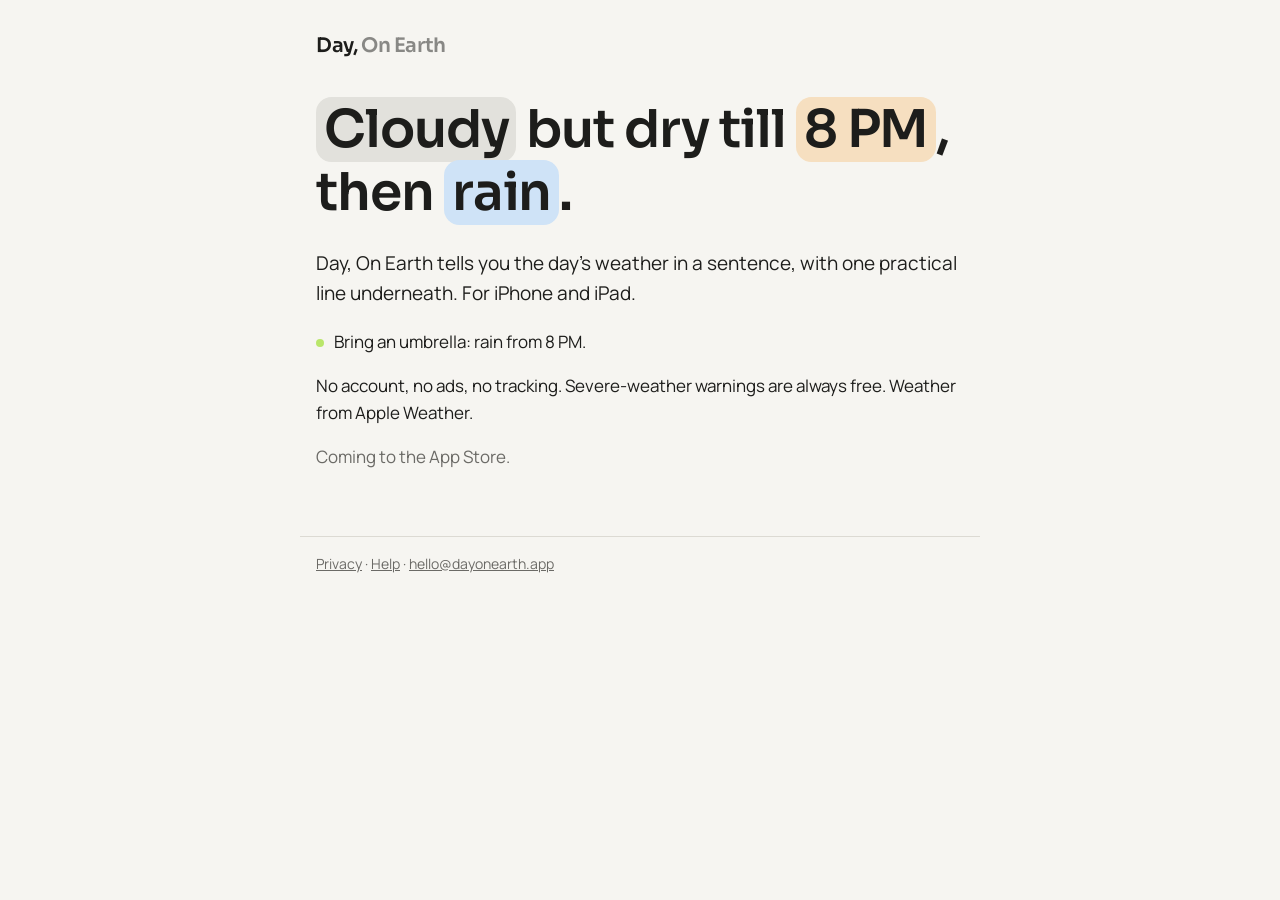
==== index.html @ 1a0d2356 "Day, On Earth website: home, privacy and help" ====
<!doctype html>
<html lang="en">
<head>
<meta charset="utf-8">
<meta name="viewport" content="width=device-width, initial-scale=1">
<title>Day, On Earth</title>
<meta name="description" content="The day's weather in a sentence.">
<link rel="preconnect" href="https://fonts.googleapis.com">
<link rel="preconnect" href="https://fonts.gstatic.com" crossorigin>
<link href="https://fonts.googleapis.com/css2?family=Manrope:wght@400;600&family=Sora:wght@600&display=swap" rel="stylesheet">
<link rel="stylesheet" href="style.css">
</head>
<body>
<header><a class="mark" href="./">Day, <span>On Earth</span></a></header>
<main>
<h1 class="hero"><mark class="cloud">Cloudy</mark> but dry till <mark class="time">8 PM</mark>, then <mark class="rain">rain</mark>.</h1>
<p class="lede">Day, On Earth tells you the day's weather in a sentence, with one practical line underneath. For iPhone and iPad.</p>
<p class="practical">Bring an umbrella: rain from 8 PM.</p>
<p>No account, no ads, no tracking. Severe-weather warnings are always free. Weather from Apple Weather.</p>
<p class="soon">Coming to the App Store.</p>
</main>
<footer><a href="privacy/">Privacy</a> · <a href="support/">Help</a> · <a href="mailto:hello@dayonearth.app">hello@dayonearth.app</a></footer>
</body>
</html>
---- style.css ----
:root { --bg: #f6f5f1; --ink: #1d1d1b; --muted: #6b6a66; --line: #dcdad3; --cloud: #e2e1dc; --rain: #cfe3f7; --time: #f6dfc0; --lime: #b9e66a; }
@media (prefers-color-scheme: dark) { :root { --bg: #151514; --ink: #f1f0ec; --muted: #a3a29c; --line: #34332f; --cloud: #3a3936; --rain: #23415e; --time: #5a4126; } }
* { box-sizing: border-box; }
body { margin: 0; background: var(--bg); color: var(--ink); font: 400 17px/1.6 Manrope, system-ui, sans-serif; }
header, main, footer { max-width: 680px; margin: 0 auto; padding: 0 16px; }
header { padding-top: 32px; }
.mark { font: 600 20px Sora, sans-serif; color: var(--ink); text-decoration: none; letter-spacing: -0.02em; }
.mark span { opacity: 0.5; }
main { padding-top: 40px; padding-bottom: 48px; }
h1 { font: 600 34px/1.2 Sora, sans-serif; letter-spacing: -0.02em; margin: 0 0 24px; }
h1.hero { font-size: clamp(34px, 7vw, 52px); }
h2 { font: 600 20px/1.3 Sora, sans-serif; margin: 36px 0 8px; }
mark { color: inherit; border-radius: 0.3em; padding: 0 0.15em; -webkit-box-decoration-break: clone; box-decoration-break: clone; }
mark.cloud { background: var(--cloud); } mark.rain { background: var(--rain); } mark.time { background: var(--time); }
.lede { font-size: 19px; }
.practical::before { content: ""; display: inline-block; width: 8px; height: 8px; border-radius: 50%; background: var(--lime); margin-right: 10px; vertical-align: middle; }
.soon, footer { color: var(--muted); }
a { color: inherit; }
footer { border-top: 1px solid var(--line); padding-top: 16px; padding-bottom: 32px; font-size: 14px; }
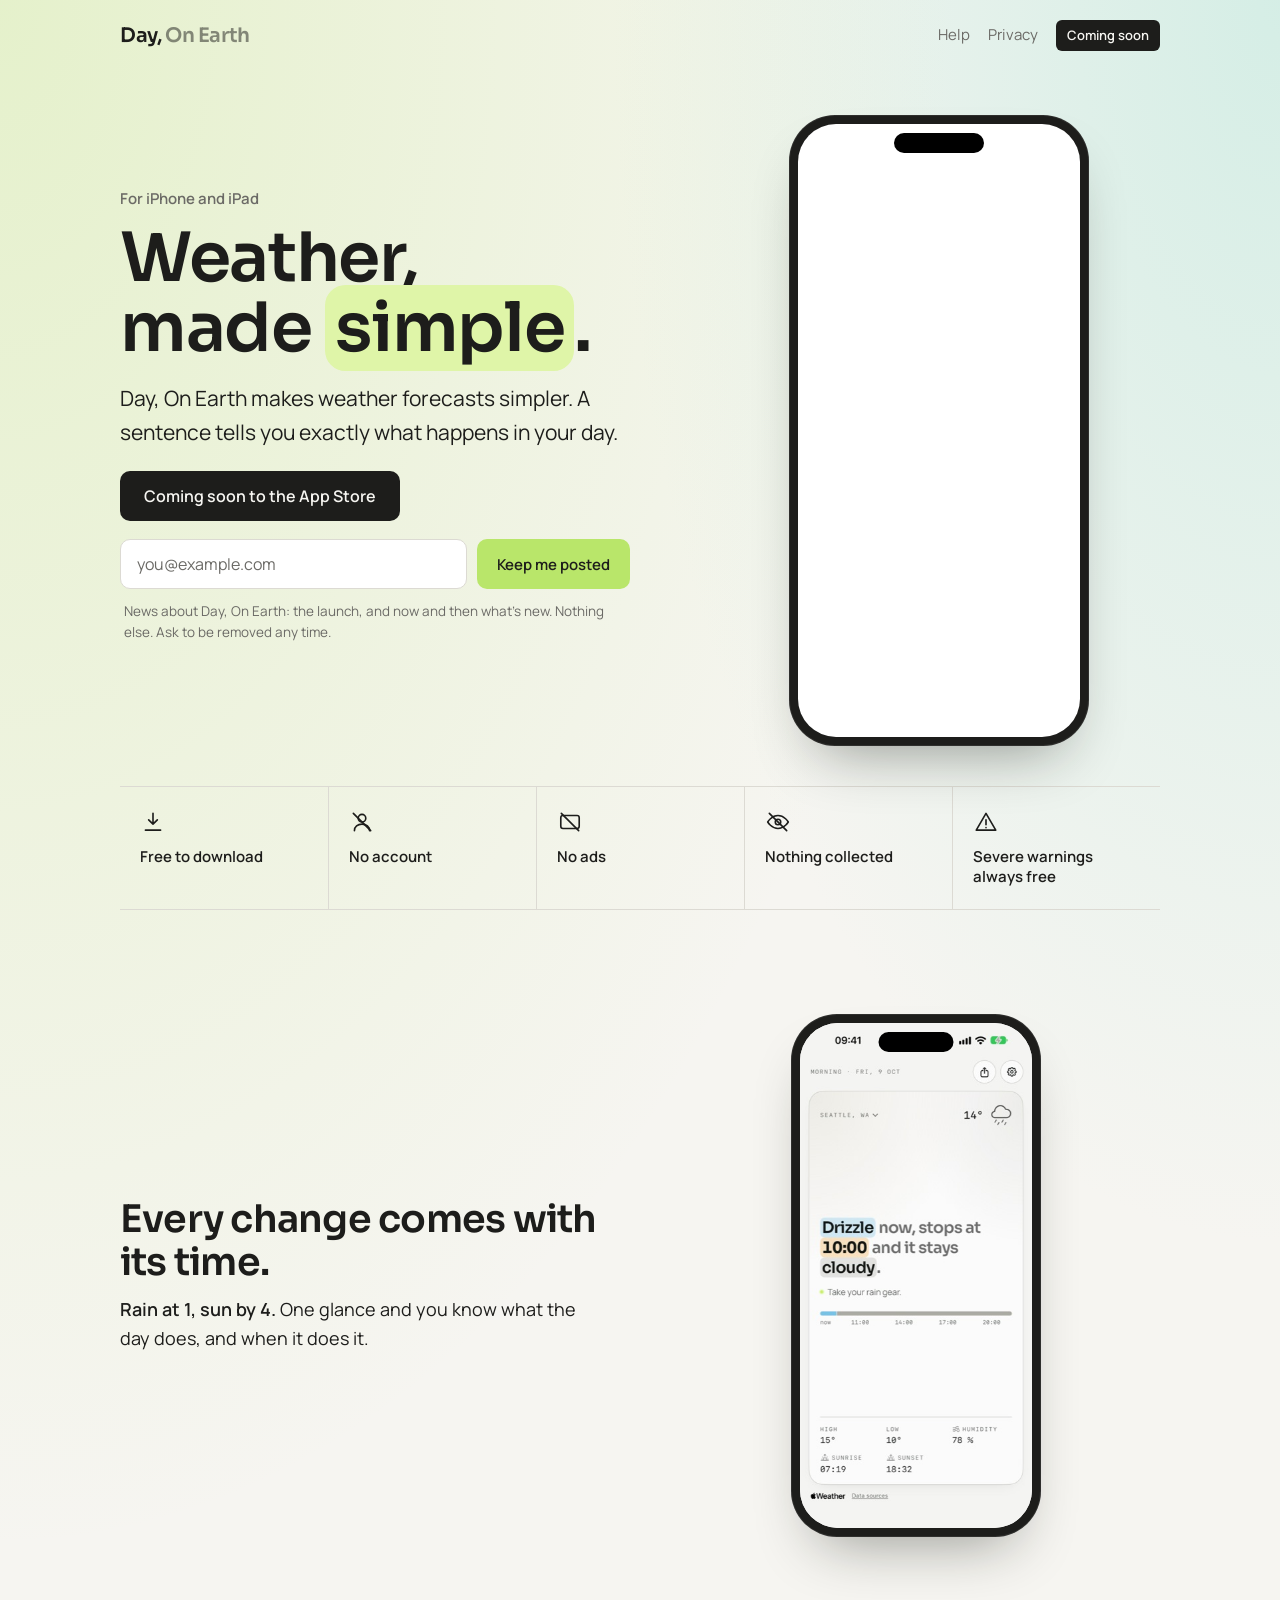
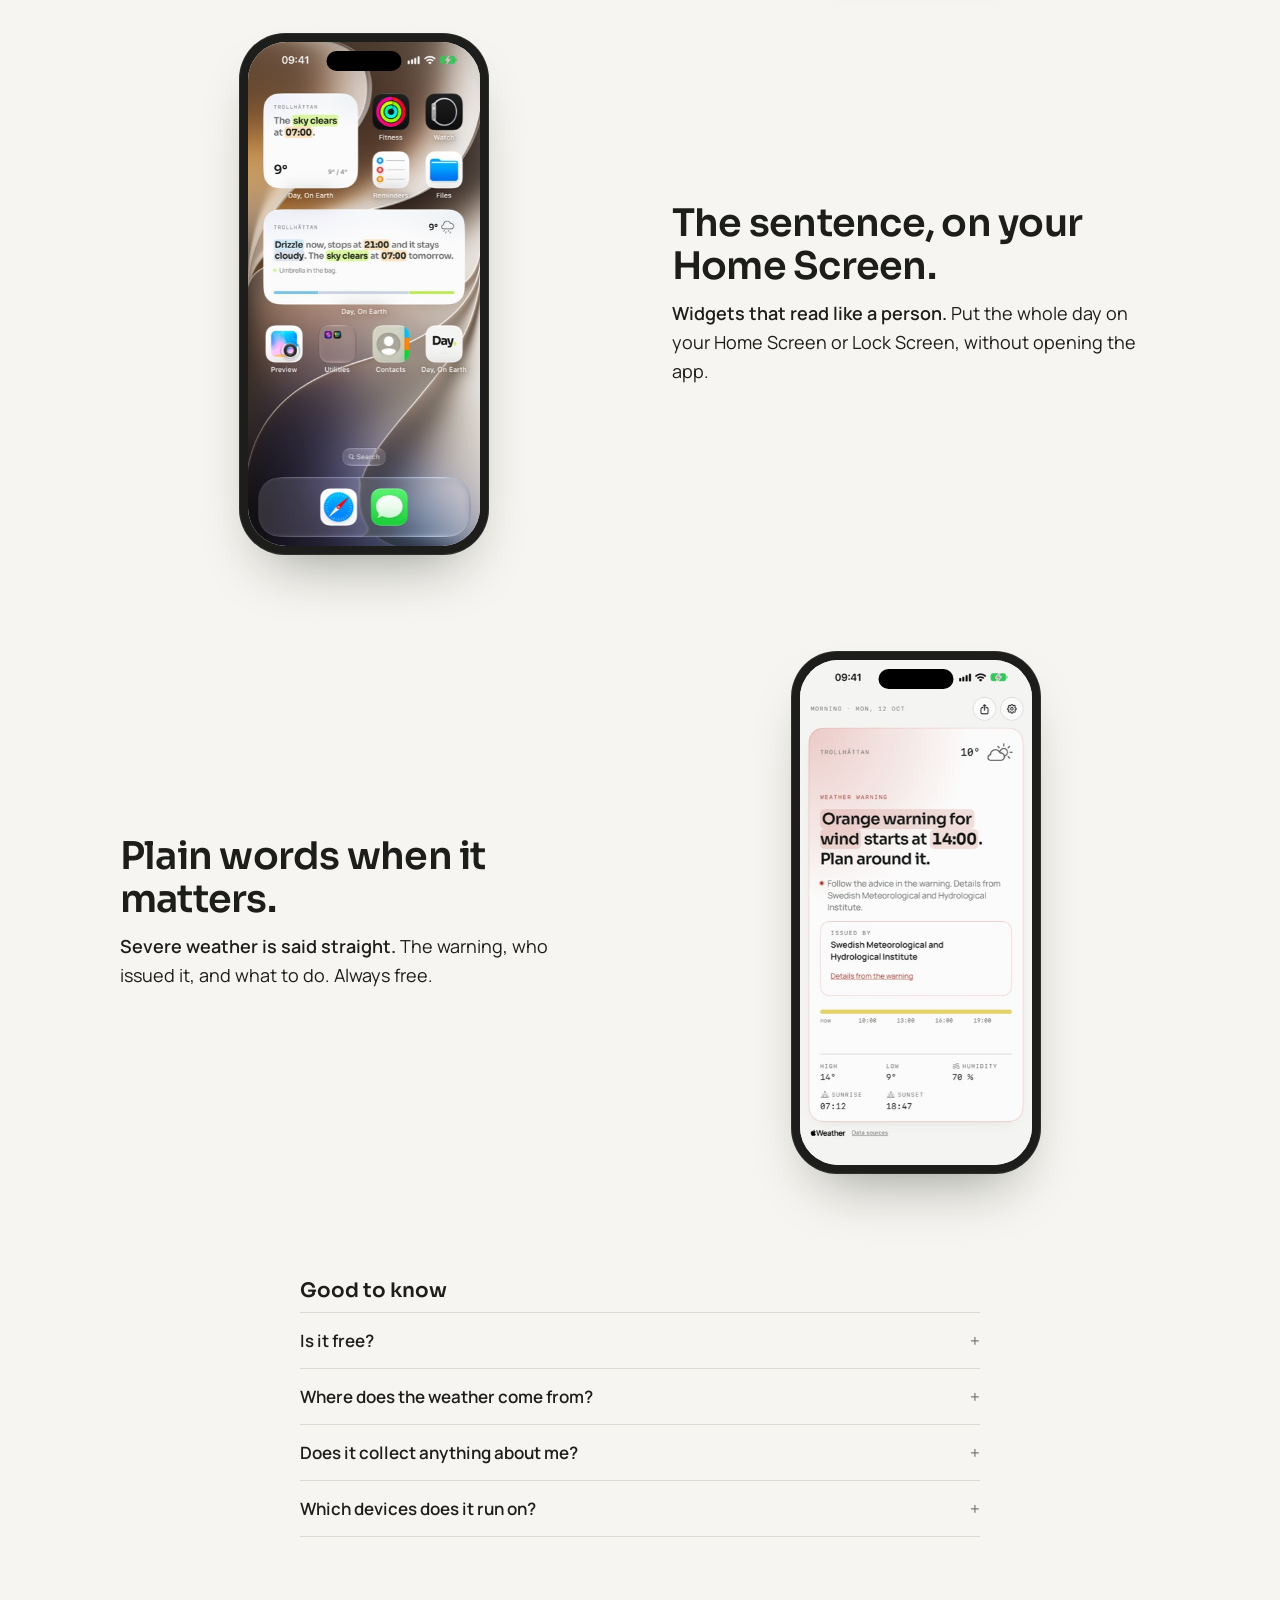
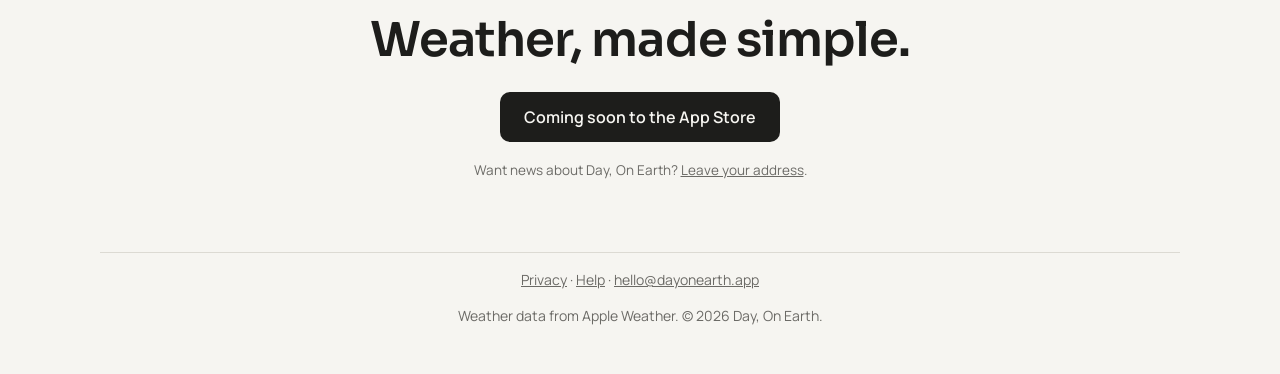
==== commit 333d12c2: "Update the website" ====
--- a/index.html
+++ b/index.html
@@ -3,22 +3,158 @@
 <head>
 <meta charset="utf-8">
 <meta name="viewport" content="width=device-width, initial-scale=1">
-<title>Day, On Earth</title>
-<meta name="description" content="The day's weather in a sentence.">
-<link rel="preconnect" href="https://fonts.googleapis.com">
-<link rel="preconnect" href="https://fonts.gstatic.com" crossorigin>
-<link href="https://fonts.googleapis.com/css2?family=Manrope:wght@400;600&family=Sora:wght@600&display=swap" rel="stylesheet">
+<title>Day, On Earth: weather, made simple</title>
+<meta name="description" content="Day, On Earth makes weather forecasts simpler. A sentence tells you exactly what happens in your day. For iPhone and iPad.">
+<meta name="theme-color" content="#f6f5f1" media="(prefers-color-scheme: light)">
+<meta name="theme-color" content="#151514" media="(prefers-color-scheme: dark)">
+<meta property="og:title" content="Day, On Earth: weather, made simple">
+<meta property="og:description" content="A sentence tells you exactly what happens in your day.">
+<meta property="og:type" content="website">
+<link rel="icon" href="favicon.png" type="image/png">
+<link rel="apple-touch-icon" href="apple-touch-icon.png">
+<link rel="preload" href="fonts/sora-latin-600-normal.woff2" as="font" type="font/woff2" crossorigin>
 <link rel="stylesheet" href="style.css">
 </head>
-<body>
-<header><a class="mark" href="./">Day, <span>On Earth</span></a></header>
+<body class="home">
+
+<header class="bar">
+  <a class="mark" href="./">Day, <span>On Earth</span></a>
+  <nav aria-label="Site">
+    <a href="support/">Help</a>
+    <a href="privacy/">Privacy</a>
+    <span class="pill soon-pill" aria-label="Coming soon to the App Store">Coming soon</span>
+  </nav>
+</header>
+
 <main>
-<h1 class="hero"><mark class="cloud">Cloudy</mark> but dry till <mark class="time">8 PM</mark>, then <mark class="rain">rain</mark>.</h1>
-<p class="lede">Day, On Earth tells you the day's weather in a sentence, with one practical line underneath. For iPhone and iPad.</p>
-<p class="practical">Bring an umbrella: rain from 8 PM.</p>
-<p>No account, no ads, no tracking. Severe-weather warnings are always free. Weather from Apple Weather.</p>
-<p class="soon">Coming to the App Store.</p>
+
+<section class="hero">
+  <div class="hero-text">
+    <p class="eyebrow">For iPhone and iPad</p>
+    <h1>Weather,<br>made <mark class="lime">simple</mark>.</h1>
+    <p class="lede">Day, On Earth makes weather forecasts simpler. A sentence tells you exactly what happens in your day.</p>
+
+    <p class="cta-row">
+      <span class="button soon" role="text">Coming soon to the App Store</span>
+    </p>
+
+    <form class="signup" id="signup" action="https://docs.google.com/forms/d/e/1FAIpQLSfE2oA1u5cGiUQ3PWv5Zl8grKGwSD46WzG3Y14NWF5krkcduA/formResponse" method="post" target="_blank">
+      <label for="email" class="sr">Email address</label>
+      <input id="email" name="entry.1178225151" type="email" inputmode="email" autocomplete="email" required placeholder="you@example.com">
+      <button type="submit">Keep me posted</button>
+      <p class="fine">News about Day, On Earth: the launch, and now and then what's new. Nothing else. Ask to be removed any time.</p>
+      <p class="status" id="signup-status" role="status" aria-live="polite"></p>
+    </form>
+
+    <figure class="qr" hidden>
+      <img src="img/qr-app-store.png" width="124" height="124" alt="QR code for Day, On Earth on the App Store">
+      <figcaption>Scan with your iPhone</figcaption>
+    </figure>
+  </div>
+
+  <div class="hero-phone" aria-label="Day, On Earth on an iPhone, showing a sunny, a rainy and a severe day, and dark mode">
+    <div class="phone">
+      <div class="screen cycle">
+        <img src="img/phone-sunny.jpg" width="760" height="1653" alt="Today screen: Sunny all day. It's hot. Warmer at 13:00. Wear thin layers.">
+        <img src="img/phone-rain.jpg" width="760" height="1653" alt="Today screen: Drizzle now, stops at 11:00 and it stays cloudy. The clouds break up at 20:00." loading="lazy">
+        <img src="img/phone-severe.jpg" width="760" height="1653" alt="Today screen: Orange warning for wind starts at 14:00. Plan around it." loading="lazy">
+        <img src="img/phone-dark.jpg" width="760" height="1653" alt="Today screen in dark mode: Sunny all day. It's hot." loading="lazy">
+      </div>
+    </div>
+  </div>
+</section>
+
+<ul class="trust" aria-label="At a glance">
+  <li><svg viewBox="0 0 24 24" aria-hidden="true" focusable="false"><path d="M12 4v10m0 0-4-4m4 4 4-4M5 19.5h14"/></svg><span>Free to download</span></li>
+  <li><svg viewBox="0 0 24 24" aria-hidden="true" focusable="false"><circle cx="12" cy="8.5" r="3.5"/><path d="M5 20c0-3.6 3-6 7-6s7 2.4 7 6"/><path d="M4 4l16 16"/></svg><span>No account</span></li>
+  <li><svg viewBox="0 0 24 24" aria-hidden="true" focusable="false"><rect x="3.5" y="6" width="17" height="12" rx="2"/><path d="M4 4l16 16"/></svg><span>No ads</span></li>
+  <li><svg viewBox="0 0 24 24" aria-hidden="true" focusable="false"><path d="M2.5 12S6 6 12 6s9.5 6 9.5 6-3.5 6-9.5 6S2.5 12 2.5 12z"/><circle cx="12" cy="12" r="2.5"/><path d="M4 4l16 16"/></svg><span>Nothing collected</span></li>
+  <li><svg viewBox="0 0 24 24" aria-hidden="true" focusable="false"><path d="M12 4 21 19.5H3L12 4z"/><path d="M12 10v4.5M12 17.2v.1"/></svg><span>Severe warnings always free</span></li>
+</ul>
+
+<section class="feature">
+  <div class="feature-text">
+    <h2>Every change comes with its time.</h2>
+    <p><strong>Rain at 1, sun by 4.</strong> One glance and you know what the day does, and when it does it.</p>
+  </div>
+  <div class="phone small"><div class="screen"><img src="img/phone-rain.jpg" width="760" height="1653" alt="A rainy day described in one sentence, with the times of each change" loading="lazy"></div></div>
+</section>
+
+<section class="feature flip">
+  <div class="feature-text">
+    <h2>The sentence, on your Home Screen.</h2>
+    <p><strong>Widgets that read like a person.</strong> Put the whole day on your Home Screen or Lock Screen, without opening the app.</p>
+  </div>
+  <div class="phone small"><div class="screen"><img src="img/phone-home-screen.jpg" width="760" height="1653" alt="An iPhone Home Screen with a small and a medium Day, On Earth widget" loading="lazy"></div></div>
+</section>
+
+<section class="feature">
+  <div class="feature-text">
+    <h2>Plain words when it matters.</h2>
+    <p><strong>Severe weather is said straight.</strong> The warning, who issued it, and what to do. Always free.</p>
+  </div>
+  <div class="phone small"><div class="screen"><img src="img/phone-severe.jpg" width="760" height="1653" alt="A severe weather warning in plain words, with the issuing agency" loading="lazy"></div></div>
+</section>
+
+<section class="faq" aria-labelledby="faq-title">
+  <h2 id="faq-title">Good to know</h2>
+  <details>
+    <summary>Is it free?</summary>
+    <p>The app is free and complete. One purchase, once, puts the full sentence in every widget, on the Home Screen and the Lock Screen. Without it, widgets show the day's numbers.</p>
+  </details>
+  <details>
+    <summary>Where does the weather come from?</summary>
+    <p>From Apple Weather. Severe-weather warnings come from your country's official weather service, named on the warning.</p>
+  </details>
+  <details>
+    <summary>Does it collect anything about me?</summary>
+    <p>No account, no ads, no tracking. Your location is rounded to about 2 km and used only to get your forecast. <a href="privacy/">Read the privacy policy</a>.</p>
+  </details>
+  <details>
+    <summary>Which devices does it run on?</summary>
+    <p>iPhone and iPad, on iOS 18 or later.</p>
+  </details>
+</section>
+
+<section class="closing">
+  <h2>Weather, made simple.</h2>
+  <p class="cta-row"><span class="button soon" role="text">Coming soon to the App Store</span></p>
+  <p class="fine">Want news about Day, On Earth? <a href="#signup">Leave your address</a>.</p>
+</section>
+
 </main>
-<footer><a href="privacy/">Privacy</a> · <a href="support/">Help</a> · <a href="mailto:hello@dayonearth.app">hello@dayonearth.app</a></footer>
+
+<footer class="foot">
+  <a href="privacy/">Privacy</a> · <a href="support/">Help</a> · <a href="mailto:hello@dayonearth.app">hello@dayonearth.app</a>
+  <p>Weather data from Apple Weather. © 2026 Day, On Earth.</p>
+</footer>
+
+<script>
+// The sign-up goes to the Google Form behind it (a sheet only the developer can open). Without scripts the form
+// still works: it posts in a new tab.
+(function () {
+  var form = document.getElementById('signup'), status = document.getElementById('signup-status');
+  if (!form || !window.fetch) return;
+  form.addEventListener('submit', function (e) {
+    e.preventDefault();
+    var email = form.elements['entry.1178225151'].value.trim();
+    if (!email) return;
+    var button = form.querySelector('button');
+    button.disabled = true;
+    status.textContent = 'Sending…';
+    var body = new URLSearchParams();
+    body.set('entry.1178225151', email);
+    fetch(form.action, { method: 'POST', mode: 'no-cors', body: body })
+      .then(function () {
+        form.reset();
+        status.textContent = "Thank you. You're on the list.";
+      })
+      .catch(function () {
+        status.textContent = "That didn't go through. Please try again, or write to hello@dayonearth.app.";
+      })
+      .then(function () { button.disabled = false; });
+  });
+})();
+</script>
 </body>
 </html>
--- a/style.css
+++ b/style.css
@@ -1,7 +1,19 @@
-:root { --bg: #f6f5f1; --ink: #1d1d1b; --muted: #6b6a66; --line: #dcdad3; --cloud: #e2e1dc; --rain: #cfe3f7; --time: #f6dfc0; --lime: #b9e66a; }
-@media (prefers-color-scheme: dark) { :root { --bg: #151514; --ink: #f1f0ec; --muted: #a3a29c; --line: #34332f; --cloud: #3a3936; --rain: #23415e; --time: #5a4126; } }
+/* Fonts are served from this site (Manrope and Sora, SIL Open Font License), never from Google. */
+@font-face { font-family: Manrope; font-weight: 400; font-display: swap; src: url(fonts/manrope-latin-400-normal.woff2) format("woff2"); }
+@font-face { font-family: Manrope; font-weight: 600; font-display: swap; src: url(fonts/manrope-latin-600-normal.woff2) format("woff2"); }
+@font-face { font-family: Sora; font-weight: 600; font-display: swap; src: url(fonts/sora-latin-600-normal.woff2) format("woff2"); }
+
+:root { --bg: #f6f5f1; --ink: #1d1d1b; --muted: #6b6a66; --line: #dcdad3; --cloud: #e2e1dc; --rain: #cfe3f7; --time: #f6dfc0; --lime: #b9e66a; --lime-soft: #dff5a8; --teal: #bfe9de; --card: #ffffff; }
+@media (prefers-color-scheme: dark) { :root { --bg: #151514; --ink: #f1f0ec; --muted: #a3a29c; --line: #34332f; --cloud: #3a3936; --rain: #23415e; --time: #5a4126; --lime-soft: #4d5f1e; --teal: #1f4a42; --card: #1f1f1d; } }
+
 * { box-sizing: border-box; }
-body { margin: 0; background: var(--bg); color: var(--ink); font: 400 17px/1.6 Manrope, system-ui, sans-serif; }
+html { scroll-behavior: smooth; }
+body { margin: 0; background: var(--bg); color: var(--ink); font: 400 17px/1.6 Manrope, system-ui, sans-serif; -webkit-text-size-adjust: 100%; }
+a { color: inherit; }
+:focus-visible { outline: 3px solid var(--ink); outline-offset: 3px; border-radius: 6px; }
+.sr { position: absolute; width: 1px; height: 1px; overflow: hidden; clip: rect(0 0 0 0); white-space: nowrap; }
+
+/* ---- shared (privacy and help pages) ---- */
 header, main, footer { max-width: 680px; margin: 0 auto; padding: 0 16px; }
 header { padding-top: 32px; }
 .mark { font: 600 20px Sora, sans-serif; color: var(--ink); text-decoration: none; letter-spacing: -0.02em; }
@@ -11,9 +23,98 @@
 h1.hero { font-size: clamp(34px, 7vw, 52px); }
 h2 { font: 600 20px/1.3 Sora, sans-serif; margin: 36px 0 8px; }
 mark { color: inherit; border-radius: 0.3em; padding: 0 0.15em; -webkit-box-decoration-break: clone; box-decoration-break: clone; }
-mark.cloud { background: var(--cloud); } mark.rain { background: var(--rain); } mark.time { background: var(--time); }
+mark.cloud { background: var(--cloud); } mark.rain { background: var(--rain); } mark.time { background: var(--time); } mark.lime { background: var(--lime-soft); }
 .lede { font-size: 19px; }
 .practical::before { content: ""; display: inline-block; width: 8px; height: 8px; border-radius: 50%; background: var(--lime); margin-right: 10px; vertical-align: middle; }
 .soon, footer { color: var(--muted); }
-a { color: inherit; }
 footer { border-top: 1px solid var(--line); padding-top: 16px; padding-bottom: 32px; font-size: 14px; }
+
+/* ---- the home page ---- */
+.home { background:
+  radial-gradient(120% 70% at 0% 0%, color-mix(in srgb, var(--lime) 28%, transparent), transparent 62%),
+  radial-gradient(90% 60% at 100% 0%, color-mix(in srgb, var(--teal) 60%, transparent), transparent 58%),
+  var(--bg); background-repeat: no-repeat; }
+.home header.bar, .home main, .home footer.foot { max-width: 1080px; padding-left: 20px; padding-right: 20px; }
+.bar { display: flex; align-items: center; justify-content: space-between; padding-top: 20px; padding-bottom: 8px; }
+.bar nav { display: flex; align-items: center; gap: 18px; font-size: 15px; }
+.bar nav a { text-decoration: none; color: var(--muted); }
+.bar nav a:hover { color: var(--ink); }
+.pill { display: inline-block; padding: 5px 11px; border-radius: 6px; background: var(--ink); color: var(--bg); font-weight: 600; font-size: 13px; }
+.home main { padding-top: 24px; padding-bottom: 24px; }
+
+.hero { display: grid; gap: 32px; align-items: center; padding: 16px 0 32px; }
+.eyebrow { margin: 0 0 14px; font: 600 15px/1.3 Manrope, sans-serif; color: var(--muted); }
+.home h1 { font-size: clamp(42px, 6.4vw, 68px); line-height: 1.04; margin: 0 0 18px; }
+.home .lede { font-size: clamp(18px, 2.4vw, 21px); max-width: 30em; margin: 0 0 22px; }
+.cta-row { margin: 0 0 18px; }
+.button { display: inline-block; padding: 14px 24px; border-radius: 10px; background: var(--ink); color: var(--bg); font: 600 16px Manrope, sans-serif; text-decoration: none; }
+.button.soon { cursor: default; }
+
+.signup { display: flex; flex-wrap: wrap; gap: 10px; max-width: 30em; }
+.signup input { flex: 1 1 220px; min-width: 0; padding: 13px 16px; border-radius: 10px; border: 1px solid var(--line); background: var(--card); color: var(--ink); font: 400 16px Manrope, sans-serif; }
+.signup input::placeholder { color: var(--muted); }
+.signup button { padding: 13px 20px; border-radius: 10px; border: 0; background: var(--lime); color: #1d1d1b; font: 600 15px Manrope, sans-serif; cursor: pointer; }
+.signup button:hover { filter: brightness(0.96); }
+.fine { flex-basis: 100%; margin: 2px 4px 0; font-size: 13.5px; line-height: 1.5; color: var(--muted); }
+.status { flex-basis: 100%; margin: 0 4px; min-height: 1.4em; font-size: 14px; }
+.qr { margin: 18px 0 0; display: none; text-align: center; width: max-content; }
+.qr img { background: #fff; padding: 10px; border-radius: 14px; border: 1px solid var(--line); display: block; }
+.qr figcaption { margin-top: 6px; font-size: 13px; color: var(--muted); }
+@media (min-width: 900px) { .qr:not([hidden]) { display: block; } }
+
+/* the phone: a plain frame, the real screenshots inside */
+.phone { position: relative; width: min(300px, 74vw); margin: 0 auto; padding: 9px; border-radius: 46px; background: #1d1d1b; box-shadow: 0 30px 60px -28px rgba(20,24,16,0.45), 0 0 0 1px rgba(255,255,255,0.08) inset; }
+.phone::before { content: ""; position: absolute; top: 18px; left: 50%; width: 30%; height: 20px; transform: translateX(-50%); border-radius: 999px; background: #000; z-index: 2; }
+.screen { position: relative; aspect-ratio: 1206 / 2622; border-radius: 38px; overflow: hidden; background: var(--card); }
+.screen img { position: absolute; inset: 0; width: 100%; height: 100%; object-fit: cover; }
+.phone.small { width: min(250px, 66vw); }
+.cycle img { opacity: 0; animation: cycle 16s infinite; }
+.cycle img:nth-child(2) { animation-delay: 4s; } .cycle img:nth-child(3) { animation-delay: 8s; } .cycle img:nth-child(4) { animation-delay: 12s; }
+@keyframes cycle { 0% { opacity: 0; } 4% { opacity: 1; } 25% { opacity: 1; } 29% { opacity: 0; } 100% { opacity: 0; } }
+@media (prefers-reduced-motion: reduce) { .cycle img { animation: none; } .cycle img:first-child { opacity: 1; } }
+
+.trust { list-style: none; display: grid; grid-template-columns: repeat(5, 1fr); margin: 8px 0 56px; padding: 0; border-top: 1px solid var(--line); border-bottom: 1px solid var(--line); }
+.trust li { display: flex; flex-direction: column; align-items: flex-start; gap: 12px; padding: 22px 20px; font-size: 15px; font-weight: 600; line-height: 1.35; }
+.trust li + li { border-left: 1px solid var(--line); }
+.trust svg { flex: none; width: 26px; height: 26px; fill: none; stroke: currentColor; stroke-width: 1.5; stroke-linecap: round; stroke-linejoin: round; }
+@media (max-width: 820px) {
+  .trust { grid-template-columns: repeat(2, 1fr); }
+  .trust li + li { border-left: 0; }
+  .trust li:nth-child(even) { border-left: 1px solid var(--line); }
+  .trust li:nth-child(n+3) { border-top: 1px solid var(--line); }
+  .trust li:last-child { grid-column: 1 / -1; }
+}
+
+.feature { display: grid; gap: 28px; align-items: center; padding: 28px 0; }
+.feature h2 { font-size: clamp(26px, 4.5vw, 38px); line-height: 1.12; margin: 0 0 12px; letter-spacing: -0.02em; }
+.feature p { font-size: 18px; max-width: 26em; margin: 0; }
+.feature .phone { margin: 0 auto; }
+
+.faq { max-width: 680px; margin: 56px auto 0; }
+.faq h2 { margin-top: 0; }
+.faq details { border-top: 1px solid var(--line); padding: 14px 0; }
+.faq details:last-of-type { border-bottom: 1px solid var(--line); }
+.faq summary { cursor: pointer; font-weight: 600; list-style: none; }
+.faq summary::-webkit-details-marker { display: none; }
+.faq summary::after { content: "+"; float: right; font-weight: 400; color: var(--muted); }
+.faq details[open] summary::after { content: "–"; }
+.faq details p { margin: 10px 0 0; color: var(--muted); }
+
+.closing { text-align: center; padding: 72px 0 48px; }
+.closing h2 { font-size: clamp(30px, 6vw, 48px); letter-spacing: -0.02em; margin: 0 0 20px; }
+.closing .fine { margin-top: 8px; }
+
+.foot { text-align: center; }
+
+.home .mark, .pill { white-space: nowrap; }
+@media (max-width: 520px) {
+  .bar nav a { display: none; }
+  .signup button { flex: 1 1 100%; }
+}
+
+@media (min-width: 820px) {
+  .hero { grid-template-columns: 1.1fr 0.9fr; gap: 56px; padding-top: 32px; }
+  .feature { grid-template-columns: 1fr 1fr; gap: 64px; padding: 48px 0; }
+  .feature.flip .phone { order: -1; }
+  .feature .feature-text { justify-self: center; }
+}
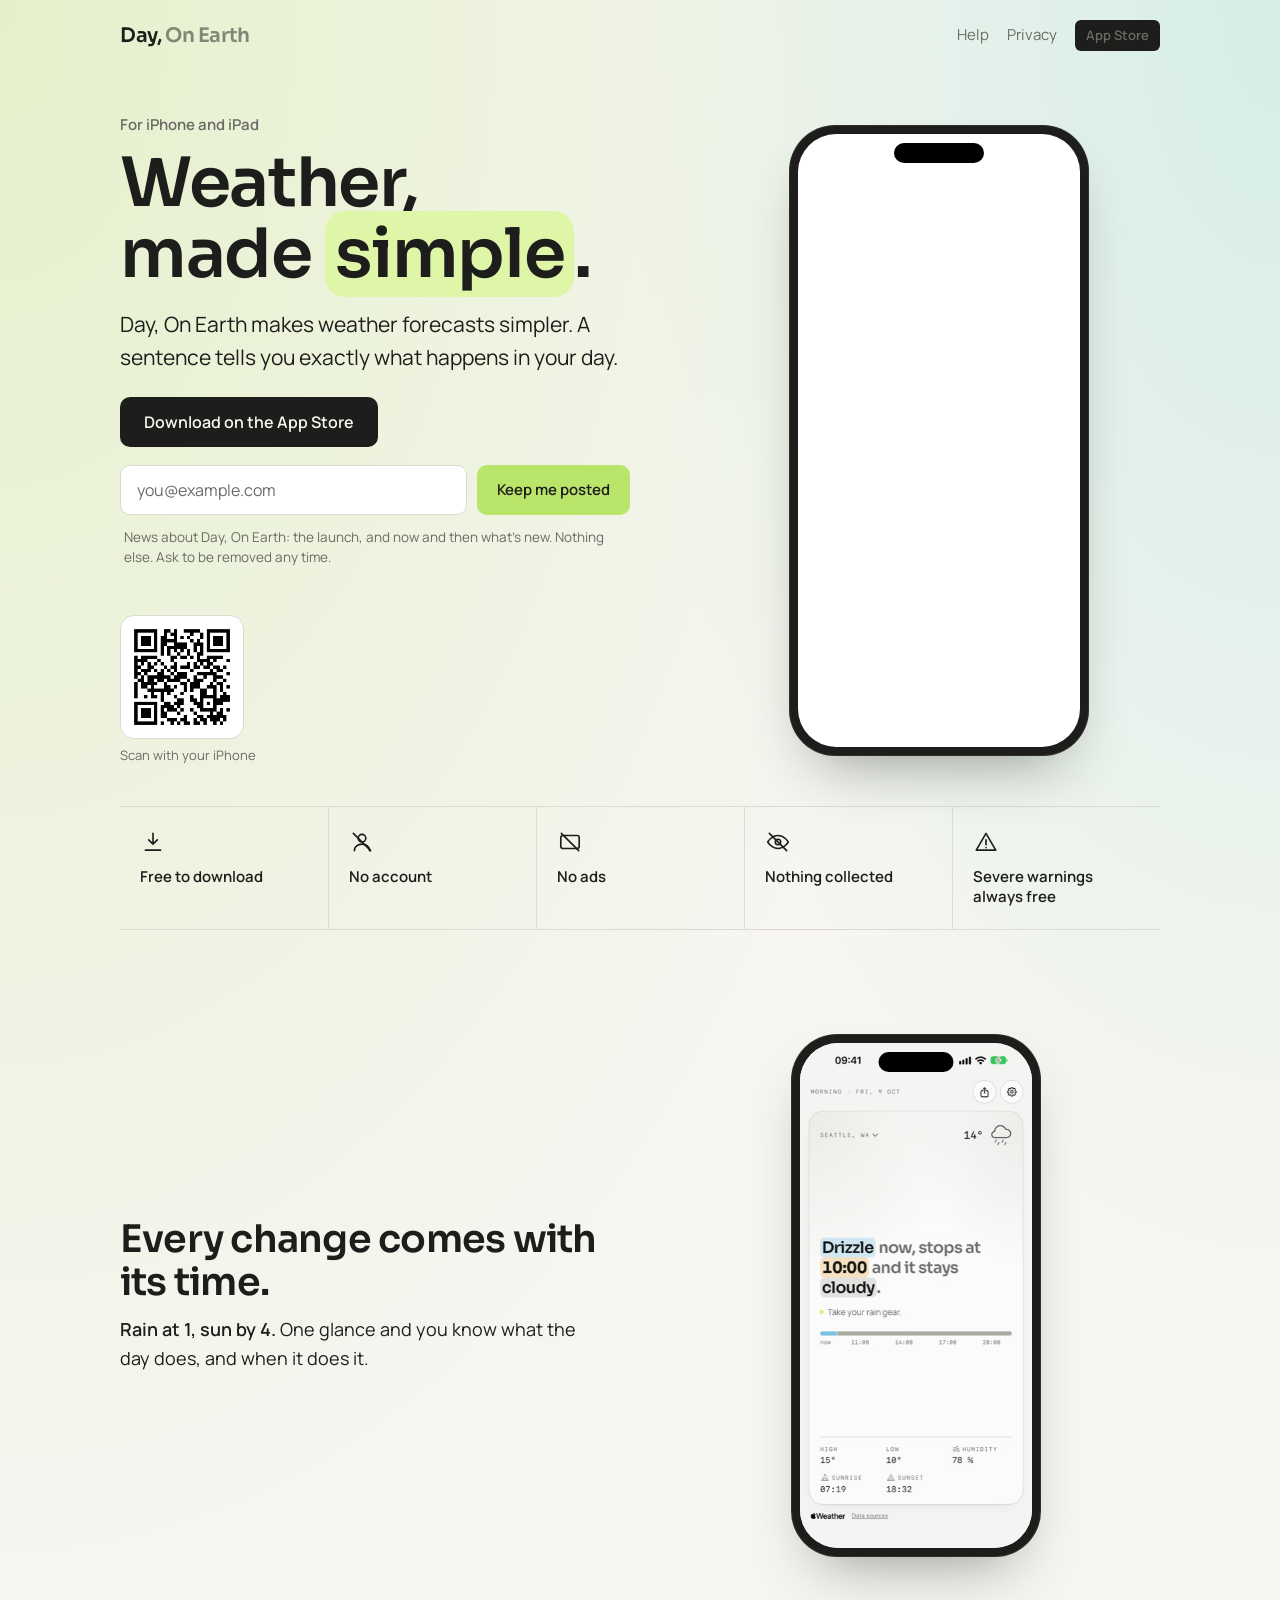
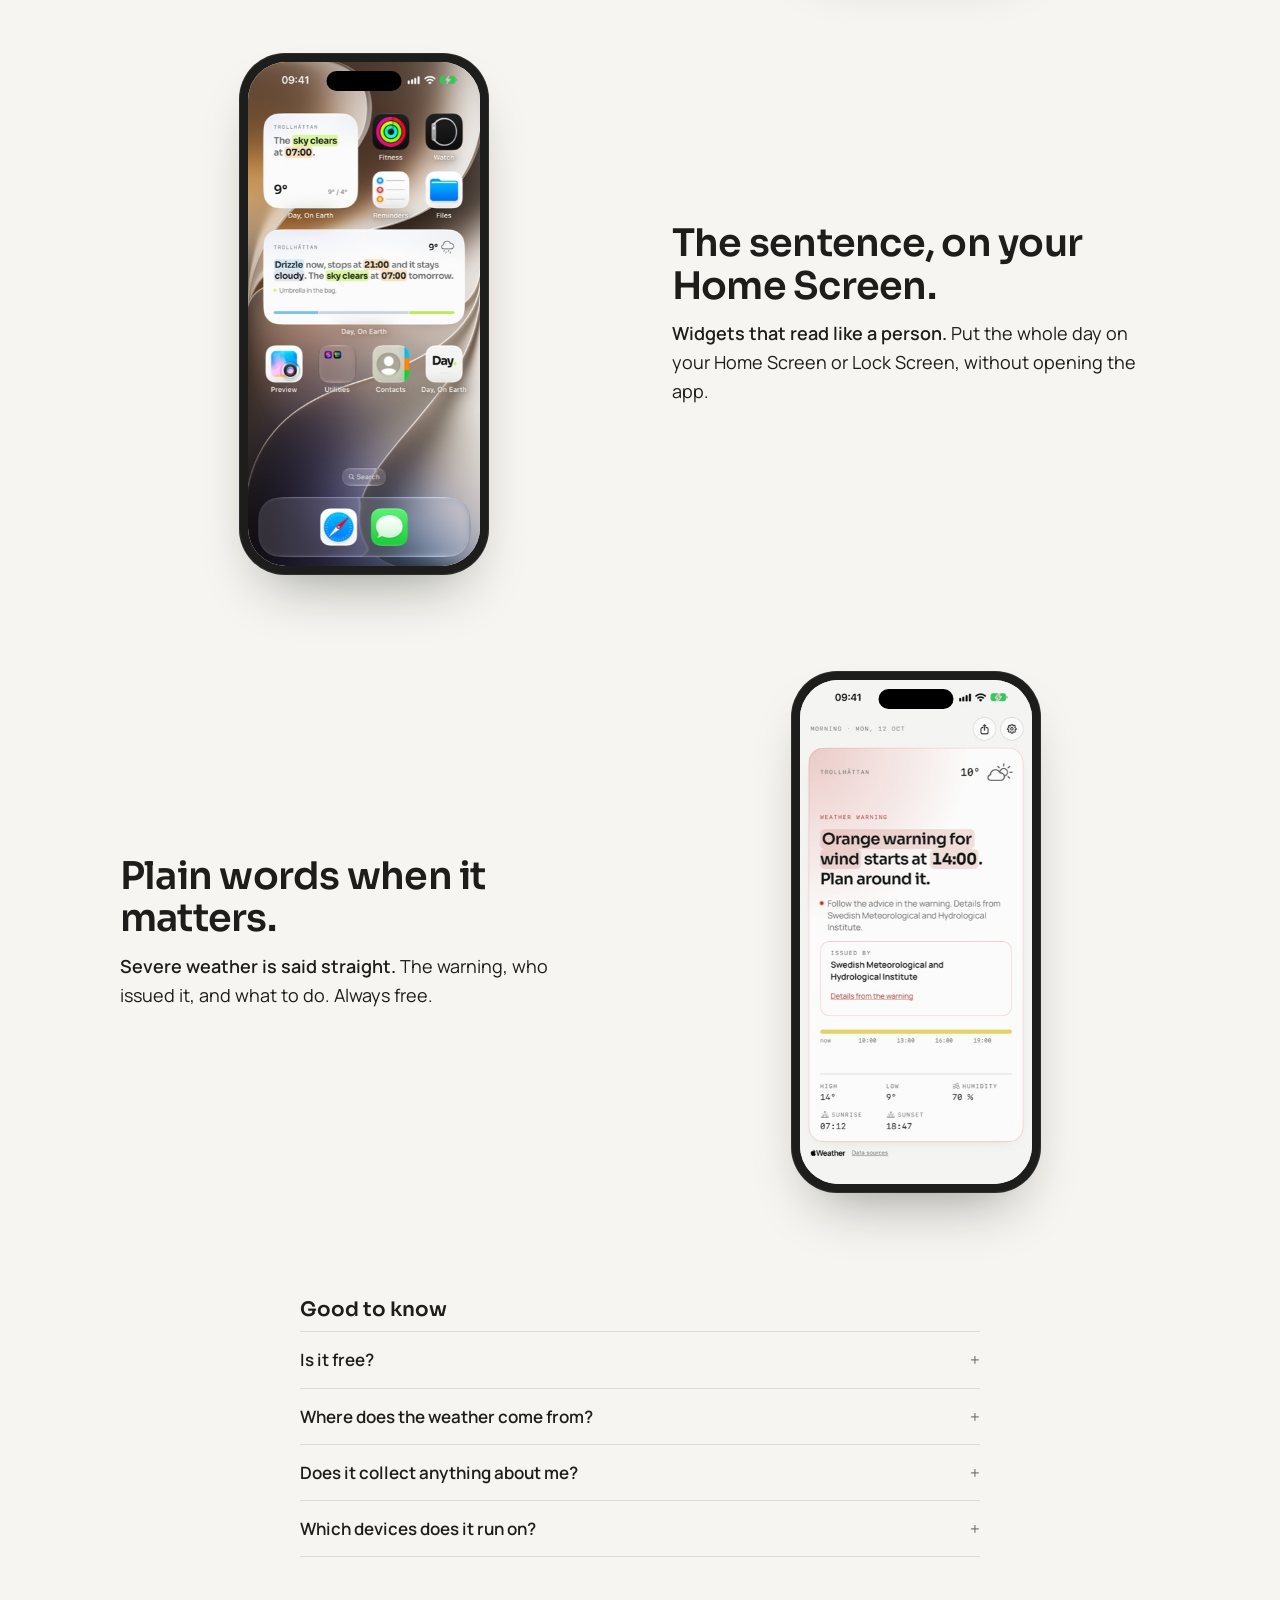
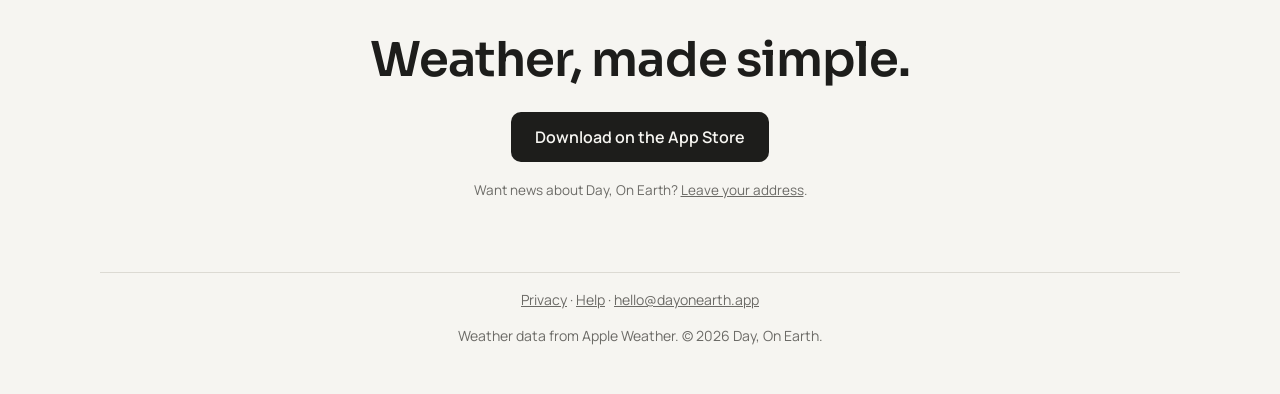
==== commit 2c31916f: "Update the website" ====
--- a/index.html
+++ b/index.html
@@ -22,7 +22,7 @@
   <nav aria-label="Site">
     <a href="support/">Help</a>
     <a href="privacy/">Privacy</a>
-    <span class="pill soon-pill" aria-label="Coming soon to the App Store">Coming soon</span>
+    <a class="pill" href="https://apps.apple.com/app/id6820242186">App Store</a>
   </nav>
 </header>
 
@@ -35,7 +35,7 @@
     <p class="lede">Day, On Earth makes weather forecasts simpler. A sentence tells you exactly what happens in your day.</p>
 
     <p class="cta-row">
-      <span class="button soon" role="text">Coming soon to the App Store</span>
+      <a class="button" href="https://apps.apple.com/app/id6820242186">Download on the App Store</a>
     </p>
 
     <form class="signup" id="signup" action="https://docs.google.com/forms/d/e/1FAIpQLSfE2oA1u5cGiUQ3PWv5Zl8grKGwSD46WzG3Y14NWF5krkcduA/formResponse" method="post" target="_blank">
@@ -46,7 +46,7 @@
       <p class="status" id="signup-status" role="status" aria-live="polite"></p>
     </form>
 
-    <figure class="qr" hidden>
+    <figure class="qr">
       <img src="img/qr-app-store.png" width="124" height="124" alt="QR code for Day, On Earth on the App Store">
       <figcaption>Scan with your iPhone</figcaption>
     </figure>
@@ -118,7 +118,7 @@
 
 <section class="closing">
   <h2>Weather, made simple.</h2>
-  <p class="cta-row"><span class="button soon" role="text">Coming soon to the App Store</span></p>
+  <p class="cta-row"><a class="button" href="https://apps.apple.com/app/id6820242186">Download on the App Store</a></p>
   <p class="fine">Want news about Day, On Earth? <a href="#signup">Leave your address</a>.</p>
 </section>
 
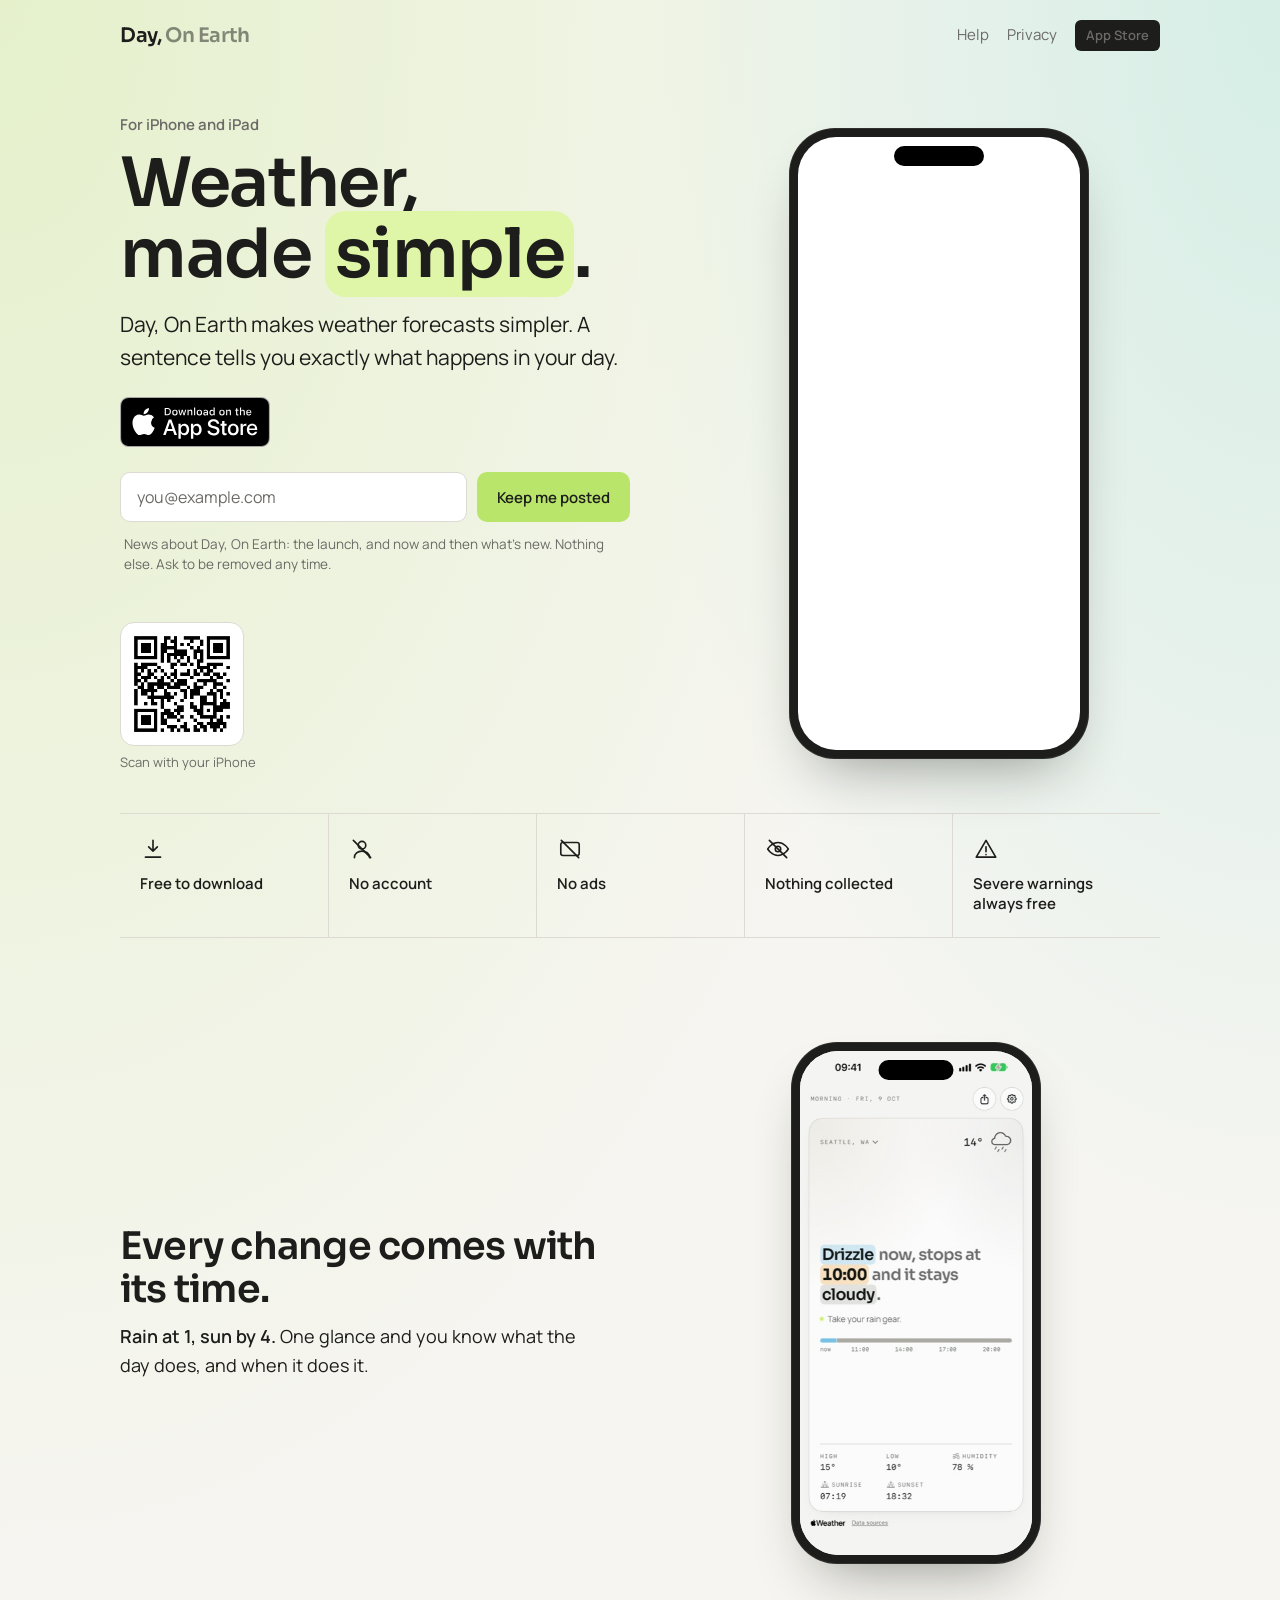
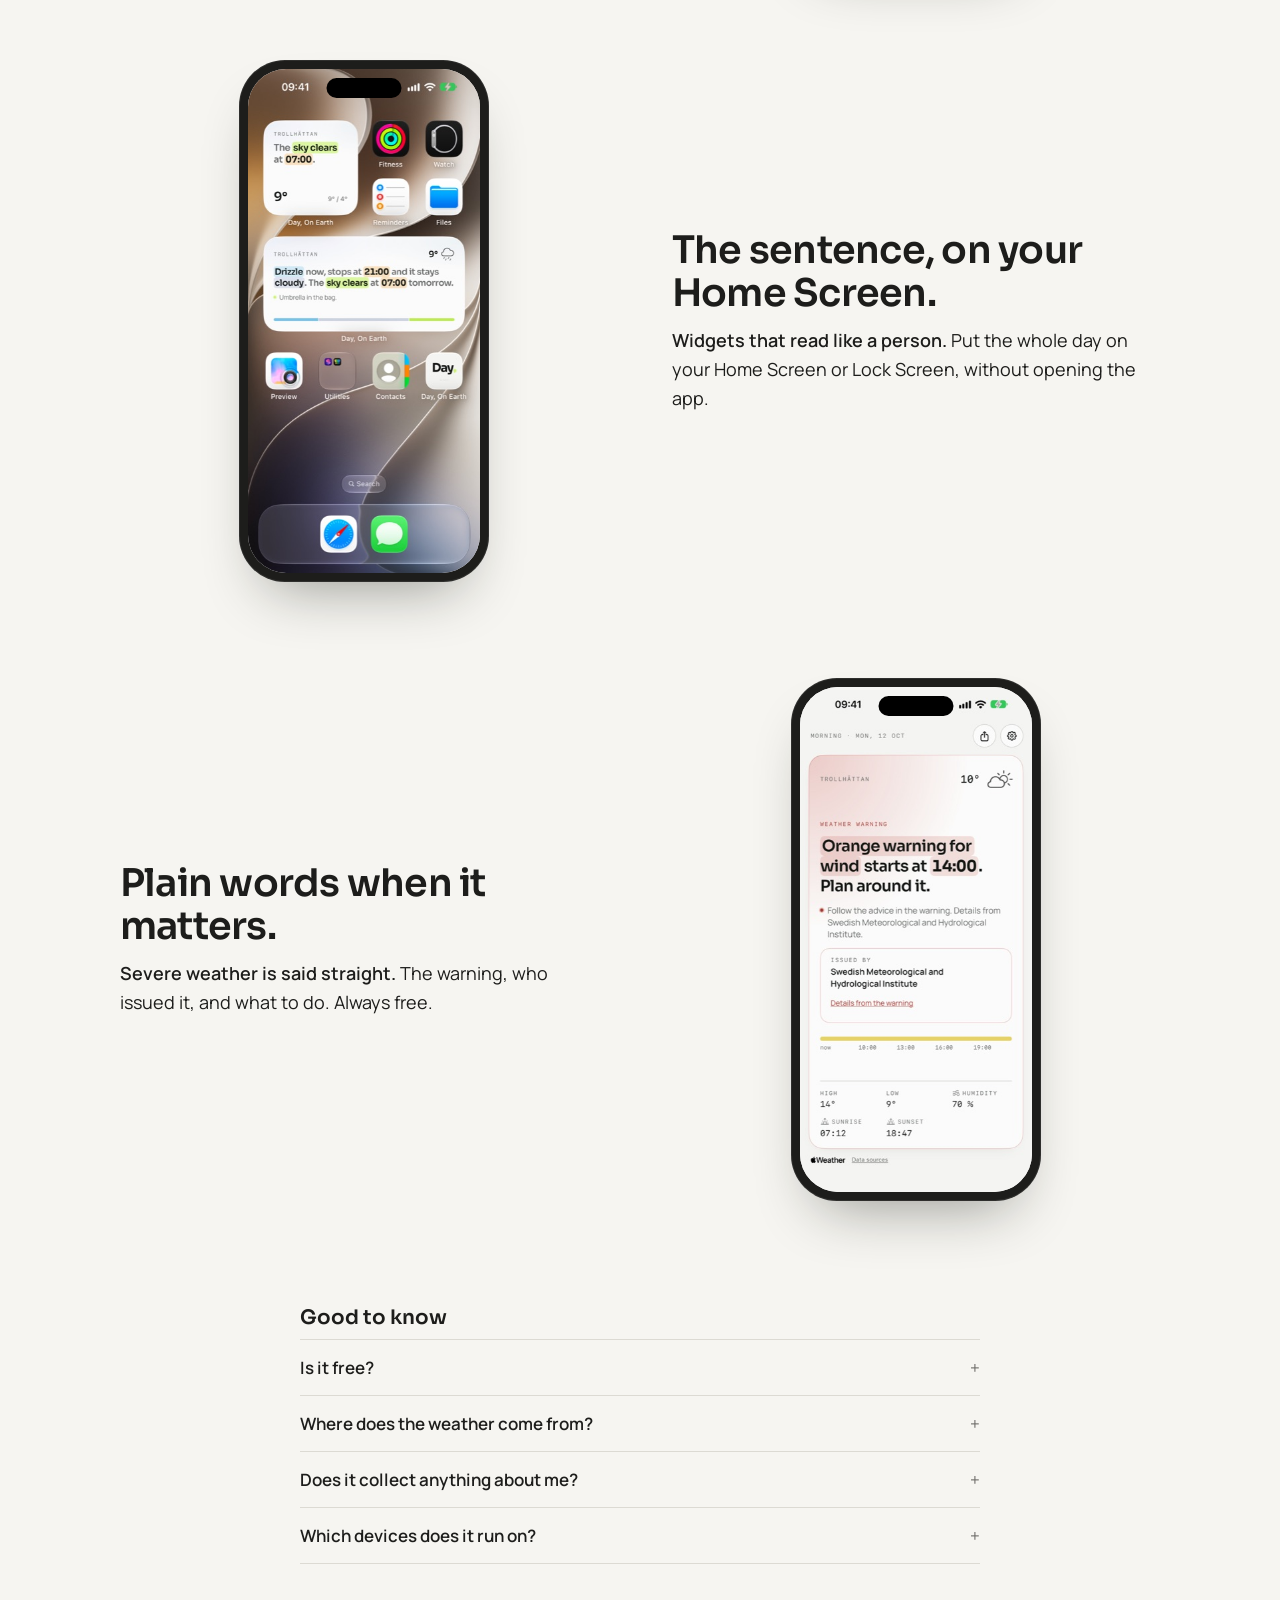
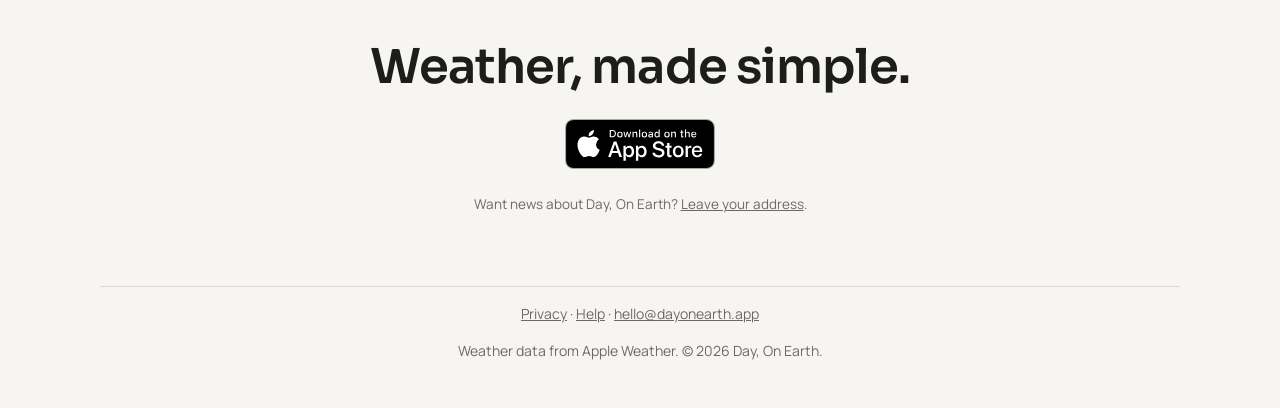
==== commit 78cbb118: "Update the website" ====
--- a/index.html
+++ b/index.html
@@ -35,7 +35,7 @@
     <p class="lede">Day, On Earth makes weather forecasts simpler. A sentence tells you exactly what happens in your day.</p>
 
     <p class="cta-row">
-      <a class="button" href="https://apps.apple.com/app/id6820242186">Download on the App Store</a>
+      <a class="badge" href="https://apps.apple.com/app/id6820242186"><img src="img/app-store-badge.svg" width="150" height="50" alt="Download on the App Store"></a>
     </p>
 
     <form class="signup" id="signup" action="https://docs.google.com/forms/d/e/1FAIpQLSfE2oA1u5cGiUQ3PWv5Zl8grKGwSD46WzG3Y14NWF5krkcduA/formResponse" method="post" target="_blank">
@@ -118,7 +118,7 @@
 
 <section class="closing">
   <h2>Weather, made simple.</h2>
-  <p class="cta-row"><a class="button" href="https://apps.apple.com/app/id6820242186">Download on the App Store</a></p>
+  <p class="cta-row"><a class="badge" href="https://apps.apple.com/app/id6820242186"><img src="img/app-store-badge.svg" width="150" height="50" alt="Download on the App Store"></a></p>
   <p class="fine">Want news about Day, On Earth? <a href="#signup">Leave your address</a>.</p>
 </section>
 
--- a/style.css
+++ b/style.css
@@ -48,7 +48,8 @@
 .home .lede { font-size: clamp(18px, 2.4vw, 21px); max-width: 30em; margin: 0 0 22px; }
 .cta-row { margin: 0 0 18px; }
 .button { display: inline-block; padding: 14px 24px; border-radius: 10px; background: var(--ink); color: var(--bg); font: 600 16px Manrope, sans-serif; text-decoration: none; }
-.button.soon { cursor: default; }
+.badge { display: inline-block; line-height: 0; }
+.badge img { display: block; height: 50px; width: auto; }
 
 .signup { display: flex; flex-wrap: wrap; gap: 10px; max-width: 30em; }
 .signup input { flex: 1 1 220px; min-width: 0; padding: 13px 16px; border-radius: 10px; border: 1px solid var(--line); background: var(--card); color: var(--ink); font: 400 16px Manrope, sans-serif; }
